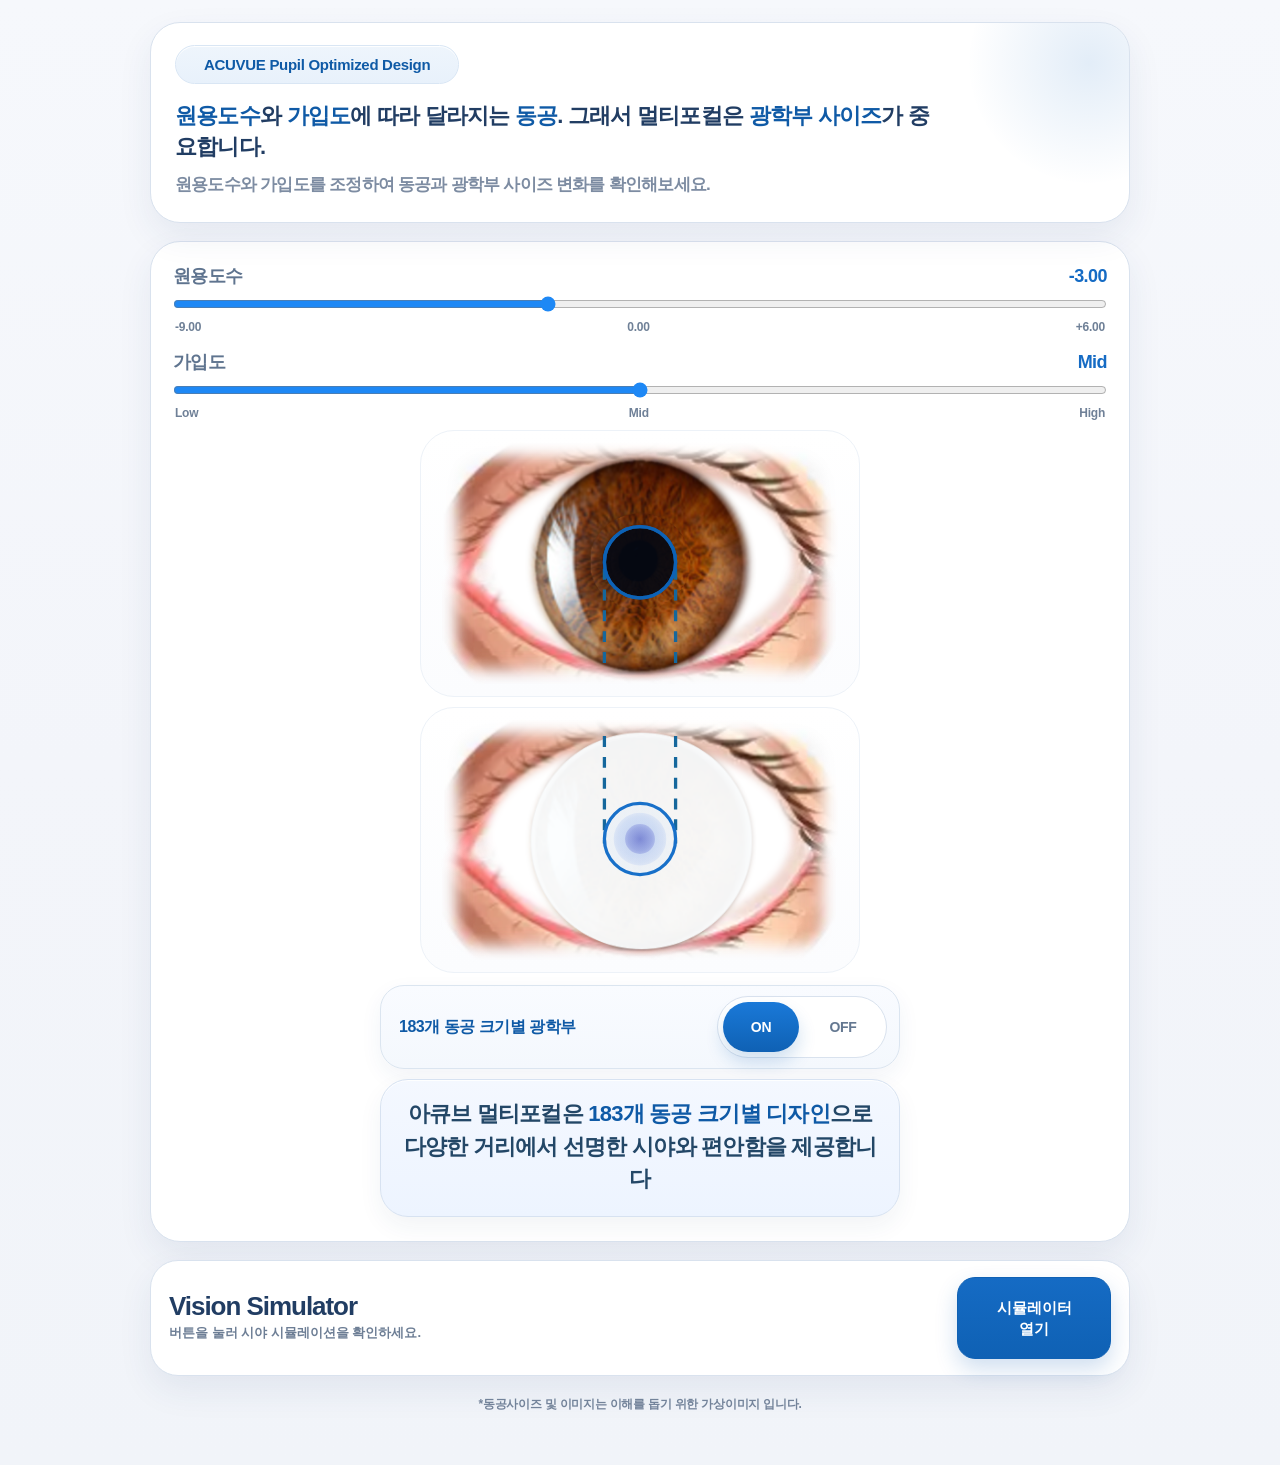
==== card1.html @ 96799a80 "Update card1.html" ====
<!DOCTYPE html>
<html lang="ko">
<head>
<meta charset="UTF-8" />
<meta name="viewport" content="width=device-width,initial-scale=1" />
<title>ACUVUE 183 Pupil Optimized Demo</title>

<style>
  :root{
    --acuvue-blue:#156bc4;
    --acuvue-blue-deep:#0f5aa6;
    --acuvue-navy:#213d63;
    --bg:#f3f5fa;
    --card:#ffffff;
    --line:#d9e2ee;
    --line-soft:#e8eef7;
    --text:#234767;
    --sub:#73839a;
    --shadow:0 14px 34px rgba(36,68,110,.08);
  }

  *{box-sizing:border-box}

  body{
    margin:0;
    padding:22px 16px 52px;
    background:linear-gradient(180deg,#f6f8fc 0%, #f3f5fa 52%, #f1f4f9 100%);
    font-family:-apple-system,BlinkMacSystemFont,"Apple SD Gothic Neo","Pretendard","Segoe UI",Arial,sans-serif;
    color:var(--text);
  }

  .wrap{
    max-width:980px;
    margin:0 auto;
    display:flex;
    flex-direction:column;
    gap:18px;
  }

  .hero,
  .card,
  .visionCard,
  .modalCard{
    width:100%;
    background:var(--card);
    border:1.5px solid var(--line);
    border-radius:30px;
    box-shadow:var(--shadow);
  }

  .hero{
    padding:22px 24px 24px;
    position:relative;
    overflow:hidden;
  }

  .hero::after{
    content:"";
    position:absolute;
    right:-80px;
    top:-80px;
    width:240px;
    height:240px;
    border-radius:50%;
    background:radial-gradient(circle, rgba(21,107,196,.12) 0%, rgba(21,107,196,.05) 42%, rgba(21,107,196,0) 72%);
    pointer-events:none;
  }

  .brand{
    display:inline-flex;
    align-items:center;
    padding:10px 28px;
    border-radius:999px;
    border:1.5px solid #d9e6f4;
    background:linear-gradient(180deg,#eef5fc 0%, #e8f1fb 100%);
    color:var(--acuvue-blue-deep);
    font-size:15px;
    font-weight:900;
    letter-spacing:-.02em;
    margin-bottom:16px;
    box-shadow:inset 0 1px 0 rgba(255,255,255,.9);
  }

  .heroTitle{
    margin:0;
    font-size:clamp(17px,2vw,22px);
    line-height:1.42;
    letter-spacing:-.035em;
    color:var(--acuvue-navy);
    font-weight:900;
    max-width:760px;
  }

  .heroTitle .accent{color:var(--acuvue-blue-deep)}
  .heroTitle .titleNote{
    display:block;
    margin-top:10px;
    color:#7d8ca2;
    font-size:.78em;
    font-weight:800;
    line-height:1.5;
  }

  .card{
    padding:22px 22px 24px;
  }

  .sliderCard > h3{display:none}

  .spec{
    display:flex;
    flex-direction:column;
    gap:16px;
    margin-bottom:10px;
  }

  .sliderBlock{
    display:flex;
    flex-direction:column;
    gap:8px;
  }

  .sliderTop{
    display:grid;
    grid-template-columns:1fr auto;
    align-items:center;
    gap:12px;
  }

  .label{
    font-size:18px;
    font-weight:900;
    color:#5f748f;
    letter-spacing:-.03em;
  }

  .value{
    min-width:108px;
    text-align:right;
    font-size:18px;
    font-weight:900;
    color:var(--acuvue-blue);
    letter-spacing:-.03em;
  }

  input[type="range"]{
    width:100%;
    margin:0;
    accent-color:#1e88f5;
  }

  .scale{
    display:flex;
    justify-content:space-between;
    padding:0 2px;
    color:#6f8097;
    font-size:12px;
    font-weight:900;
    letter-spacing:-.02em;
  }

  .visualStage{
    display:flex;
    justify-content:center;
    margin-top:6px;
  }

  .visualStack{
    width:min(100%,580px);
    display:flex;
    flex-direction:column;
    align-items:center;
    gap:10px;
  }

  .imagePair{
    width:100%;
    display:flex;
    flex-direction:column;
    align-items:center;
    gap:10px;
  }

  .eyePanel,
  .lensPanel{
    position:relative;
    width:min(100%,440px);
    border-radius:34px;
    background:linear-gradient(180deg,#ffffff 0%, #fbfcfe 100%);
    border:1.5px solid #edf2f8;
    box-shadow:inset 0 1px 0 rgba(255,255,255,.95);
    overflow:hidden;
    display:flex;
    justify-content:center;
    align-items:center;
    padding:10px 10px;
  }

  .eyeBase,
  .lensBase{
    width:100%;
    max-width:400px;
    height:auto;
    display:block;
  }

  .overlaySvg{
    position:absolute;
    inset:0;
    width:100%;
    height:100%;
    pointer-events:none;
  }

  .compactControl{
    width:min(100%,520px);
    background:linear-gradient(180deg,#f9fbff 0%, #f4f8fd 100%);
    border:1.5px solid #dbe5f0;
    border-radius:24px;
    padding:10px 12px;
    box-shadow:0 8px 22px rgba(28,74,128,.06);
    display:grid;
    grid-template-columns:1fr 170px;
    align-items:center;
    gap:10px;
    margin-top:2px;
  }

  .compactLabel{
    font-size:16px;
    font-weight:900;
    color:var(--acuvue-blue-deep);
    letter-spacing:-.03em;
    text-align:left;
    padding-left:6px;
    line-height:1.2;
  }

  .switchWrap{
    background:#fff;
    border:1.5px solid #d9e2ee;
    border-radius:999px;
    padding:5px;
    display:grid;
    grid-template-columns:1fr 1fr;
    gap:6px;
    box-shadow:inset 0 1px 0 rgba(255,255,255,.9);
  }

  .pillBtn{
    border:none;
    border-radius:999px;
    height:50px;
    font-size:14px;
    font-weight:900;
    letter-spacing:-.02em;
    cursor:pointer;
    color:#647891;
    background:transparent;
    transition:.2s ease;
  }

  .pillBtn.active{
    background:linear-gradient(180deg,#1a79d8 0%, #0f61b4 100%);
    color:#fff;
    box-shadow:0 10px 18px rgba(20,99,180,.20);
  }

  .messageBox{
    width:min(100%,520px);
    border-radius:28px;
    background:linear-gradient(180deg,#f4f8ff 0%, #edf4ff 100%);
    border:1.5px solid #d7e2f1;
    box-shadow:
      0 10px 24px rgba(36,68,110,.06),
      inset 0 1px 0 rgba(255,255,255,.95);
    padding:18px 20px 20px;
    text-align:center;
  }

  .messageTitle{
    margin:0;
    font-size:22px;
    line-height:1.48;
    font-weight:900;
    color:var(--text);
    letter-spacing:-.035em;
  }

  .messageTitle strong{
    color:var(--acuvue-blue-deep);
    font-weight:900;
  }

  .visionCard{
    padding:16px 18px;
    border-radius:28px;
  }

  .visionTrigger{
    display:grid;
    grid-template-columns:1fr 154px;
    gap:14px;
    align-items:center;
  }

  .visionTrigger h3{
    margin:0 0 4px;
    font-size:26px;
    line-height:1.04;
    letter-spacing:-.04em;
    color:var(--acuvue-navy);
    font-weight:900;
  }

  .muted{
    color:#6d7e95;
    font-weight:800;
    font-size:13px;
    line-height:1.42;
  }

  .btn{
    border:1px solid var(--line);
    background:#fff;
    border-radius:18px;
    padding:12px 16px;
    font-weight:900;
    cursor:pointer;
    color:var(--text);
    font-size:16px;
  }

  .btn.primary{
    background:linear-gradient(180deg,#156bc4 0%, #0f61b4 100%);
    border-color:#0f61b4;
    color:#fff;
    box-shadow:0 10px 22px rgba(18,97,180,.20);
  }

  #openVisionBtn{
    min-height:82px;
    white-space:normal;
    line-height:1.4;
    font-size:15px;
  }

  .pageFootnote{
    text-align:center;
    color:#73839a;
    font-size:12px;
    font-weight:900;
    letter-spacing:-.02em;
    padding-top:2px;
  }

  .modalBack{
    position:fixed;
    inset:0;
    background:rgba(11,31,51,.52);
    display:none;
    align-items:center;
    justify-content:center;
    padding:18px;
    z-index:1000;
  }

  .modalBack.open{display:flex}

  .modalCard{
    max-width:920px;
    padding:18px;
    position:relative;
  }

  .modalClose{
    position:absolute;
    right:16px;
    top:16px;
  }

  .visionGrid{
    display:grid;
    grid-template-columns:1fr 320px;
    gap:12px;
    align-items:stretch;
    margin-top:8px;
  }

  .screen{
    position:relative;
    min-height:320px;
    border:1px solid var(--line);
    border-radius:18px;
    overflow:hidden;
    background:#000;
  }

  .screen video,
  .screen img{
    width:100%;
    height:100%;
    object-fit:cover;
    display:block;
  }

  .layer{position:absolute; inset:0}

  .layer.blurred{
    filter:blur(8px) contrast(1.05);
    opacity:0;
    transition:opacity .2s ease;
  }

  .mask-center .layer.blurred{
    opacity:1;
    -webkit-mask-image:radial-gradient(circle at 50% 50%, rgba(0,0,0,1) 0 46%, rgba(0,0,0,0) 62%);
            mask-image:radial-gradient(circle at 50% 50%, rgba(0,0,0,1) 0 46%, rgba(0,0,0,0) 62%);
  }

  .mask-periphery .layer.blurred{
    opacity:1;
    -webkit-mask-image:radial-gradient(circle at 50% 50%, rgba(0,0,0,0) 0 55%, rgba(0,0,0,1) 72%);
            mask-image:radial-gradient(circle at 50% 50%, rgba(0,0,0,0) 0 55%, rgba(0,0,0,1) 72%);
  }

  .fishbowl .layer.base{filter:url(#fishbowlFilter)}

  .explain{
    border:1px solid var(--line);
    border-radius:18px;
    padding:14px;
    background:#fafbfc;
    color:var(--sub);
    font-weight:900;
    font-size:13px;
    line-height:1.55;
  }

  .explain strong{color:var(--text)}

  .tagRow{
    display:flex;
    flex-wrap:wrap;
    gap:8px;
  }

  .tag{
    display:inline-flex;
    align-items:center;
    padding:6px 10px;
    border-radius:999px;
    background:#eaf3ff;
    border:1px solid #cfe1f8;
    color:#195aa8;
    font-size:12px;
    font-weight:900;
  }

  @media (max-width:720px){
    body{padding:16px 12px 42px}

    .hero,.card,.visionCard,.modalCard{border-radius:26px}
    .hero{padding:18px 18px 20px}
    .card{padding:18px 16px 20px}
    .visionCard{padding:14px 16px}

    .brand{
      font-size:12px;
      padding:8px 18px;
      margin-bottom:14px;
    }

    .heroTitle{
      font-size:15px;
      line-height:1.5;
    }

    .label,.value{
      font-size:16px;
    }

    .eyePanel,.lensPanel{
      width:min(100%,420px);
      padding:8px;
      border-radius:28px;
    }

    .compactControl{
      width:min(100%,100%);
      grid-template-columns:1fr 160px;
      border-radius:22px;
      padding:9px 10px;
      gap:8px;
    }

    .compactLabel{
      font-size:13px;
      line-height:1.15;
    }

    .pillBtn{
      height:46px;
      font-size:12px;
    }

    .messageBox{
      width:min(100%,100%);
      border-radius:24px;
      padding:16px 14px 18px;
      background:linear-gradient(180deg,#f3f8ff 0%, #ebf3ff 100%);
    }

    .messageTitle{
      font-size:13px;
      line-height:1.48;
    }

    .visionTrigger{
      grid-template-columns:1fr 118px;
      gap:12px;
    }

    .visionTrigger h3{
      font-size:22px;
    }

    .muted{
      font-size:10px;
      line-height:1.38;
    }

    #openVisionBtn{
      min-height:68px;
      font-size:12px;
      border-radius:18px;
      padding:0 10px;
    }

    .pageFootnote{
      font-size:11px;
    }

    .visionGrid{
      grid-template-columns:1fr;
    }
  }
</style>
</head>
<body>
<div class="wrap">

  <svg width="0" height="0" style="position:absolute">
    <filter id="fishbowlFilter" x="-20%" y="-20%" width="140%" height="140%">
      <feTurbulence type="fractalNoise" baseFrequency="0.008" numOctaves="1" seed="2" result="noise"></feTurbulence>
      <feDisplacementMap in="SourceGraphic" in2="noise" scale="18" xChannelSelector="R" yChannelSelector="G"></feDisplacementMap>
    </filter>
  </svg>

  <section class="hero">
    <div class="brand">ACUVUE Pupil Optimized Design</div>
    <h1 class="heroTitle">
      <span class="accent">원용도수</span>와 <span class="accent">가입도</span>에 따라 달라지는 <span class="accent">동공</span>.
      그래서 멀티포컬은 <span class="accent">광학부 사이즈</span>가 중요합니다.
      <span class="titleNote">원용도수와 가입도를 조정하여 동공과 광학부 사이즈 변화를 확인해보세요.</span>
    </h1>
  </section>

  <section class="card sliderCard">
    <h3>도수, 나이(가입도)에 따른 동공 사이즈 변화</h3>

    <div class="spec">
      <div class="sliderBlock">
        <div class="sliderTop">
          <div class="label">원용도수</div>
          <div class="value" id="sphereValue">-3.00</div>
        </div>
        <input id="sphereSlider" type="range" min="-9" max="6" step="1" value="-3" aria-label="원용도수 슬라이더">
        <div class="scale"><span>-9.00</span><span>0.00</span><span>+6.00</span></div>
      </div>

      <div class="sliderBlock">
        <div class="sliderTop">
          <div class="label">가입도</div>
          <div class="value" id="addValue">Mid</div>
        </div>
        <input id="addSlider" type="range" min="0" max="2" step="1" value="1" aria-label="가입도 슬라이더">
        <div class="scale"><span>Low</span><span>Mid</span><span>High</span></div>
      </div>
    </div>

    <div class="visualStage">
      <div class="visualStack">

        <div class="imagePair">
          <div class="eyePanel">
            <img class="eyeBase" src="eye-photo.png" alt="동공 이미지">
            <svg class="overlaySvg" id="eyeOverlay" viewBox="0 0 400 220" preserveAspectRatio="xMidYMid meet"></svg>
          </div>

          <div class="lensPanel">
            <img class="lensBase" src="lens-photo.png" alt="광학부 이미지">
            <svg class="overlaySvg" id="lensOverlay" viewBox="0 0 400 220" preserveAspectRatio="xMidYMid meet"></svg>
          </div>
        </div>

        <div class="compactControl">
          <div class="compactLabel">183개 동공 크기별 광학부</div>
          <div class="switchWrap">
            <button class="pillBtn active" id="onBtn" type="button">ON</button>
            <button class="pillBtn" id="offBtn" type="button">OFF</button>
          </div>
        </div>

        <div class="messageBox">
          <p class="messageTitle">
            아큐브 멀티포컬은 <strong>183개 동공 크기별 디자인</strong>으로<br>
            다양한 거리에서 선명한 시야와 편안함을 제공합니다
          </p>
        </div>

      </div>
    </div>
  </section>

  <section class="visionCard">
    <div class="visionTrigger">
      <div>
        <h3>Vision Simulator</h3>
        <div class="muted">버튼을 눌러 시야 시뮬레이션을 확인하세요.</div>
      </div>
      <button class="btn primary" id="openVisionBtn" type="button">시뮬레이터<br>열기</button>
    </div>
  </section>

  <div class="pageFootnote">*동공사이즈 및 이미지는 이해를 돕기 위한 가상이미지 입니다.</div>
</div>

<div class="modalBack" id="visionModal">
  <div class="modalCard">
    <button class="btn modalClose" id="closeVisionBtn" type="button">닫기</button>
    <h3>Vision Simulation</h3>
    <div class="muted">동공과 광학부 사이즈에 따른 시야 시뮬레이션</div>

    <div class="visionGrid">
      <div class="screen" id="screen">
        <div class="layer base" id="baseLayer">
          <video id="cam" playsinline autoplay muted style="display:none"></video>
          <img id="fallbackImg" alt="sample" src="https://picsum.photos/1200/700?random=7">
        </div>
        <div class="layer blurred" id="blurLayer">
          <video id="camBlur" playsinline autoplay muted style="display:none"></video>
          <img id="fallbackImgBlur" alt="sample blurred" src="https://picsum.photos/1200/700?random=7">
        </div>
      </div>

      <div class="explain" id="explainBox">
        <strong>시뮬레이션 해석</strong><br><br>
        <div class="tagRow" id="explainTags"></div>
        <div class="muted" id="explainConclusion" style="margin-top:12px;"></div>
        <button class="btn" id="camBtn" type="button" style="margin-top:14px;">카메라 ON</button>
      </div>
    </div>
  </div>
</div>

<script>
  const sphereSlider = document.getElementById('sphereSlider');
  const addSlider = document.getElementById('addSlider');
  const sphereValue = document.getElementById('sphereValue');
  const addValue = document.getElementById('addValue');
  const eyeOverlay = document.getElementById('eyeOverlay');
  const lensOverlay = document.getElementById('lensOverlay');
  const onBtn = document.getElementById('onBtn');
  const offBtn = document.getElementById('offBtn');

  const openVisionBtn = document.getElementById('openVisionBtn');
  const closeVisionBtn = document.getElementById('closeVisionBtn');
  const visionModal = document.getElementById('visionModal');

  const screen = document.getElementById('screen');
  const cam = document.getElementById('cam');
  const camBlur = document.getElementById('camBlur');
  const fallbackImg = document.getElementById('fallbackImg');
  const fallbackImgBlur = document.getElementById('fallbackImgBlur');
  const explainTags = document.getElementById('explainTags');
  const explainConclusion = document.getElementById('explainConclusion');
  const camBtn = document.getElementById('camBtn');

  const OFF_OPTIC_MM = 5.0;
  const MIN_PUPIL_MM = 3.0;
  const MAX_PUPIL_MM = 7.0;
  const IRIS_MM = 12.0;
  const LENS_MM = 12.0;

  let designMode = 'on';

  function getSphereValue() {
    return Number(sphereSlider.value);
  }

  function getAddIndex() {
    return Number(addSlider.value);
  }

  function formatSphere(v) {
    return `${v > 0 ? '+' : ''}${v.toFixed(2)}`;
  }

  function formatAdd(idx) {
    return ['Low','Mid','High'][idx];
  }

  function calcPupilMM() {
    const sphere = getSphereValue();
    const addIdx = getAddIndex();

    const sphereNorm = (sphere - (-9)) / 15;
    const addNorm = addIdx / 2;
    const combined = (sphereNorm + addNorm) / 2;
    const pupil = MAX_PUPIL_MM - (combined * (MAX_PUPIL_MM - MIN_PUPIL_MM));

    return Math.max(MIN_PUPIL_MM, Math.min(MAX_PUPIL_MM, pupil));
  }

  function calcOpticZoneMM(pupilMM) {
    if (designMode === 'on') return pupilMM;
    return OFF_OPTIC_MM;
  }

  function mmToDisplayRadius(mm) {
    const irisRadiusPx = 75;
    return (mm / IRIS_MM) * irisRadiusPx;
  }

  function setExplain(tags, conclusion) {
    explainTags.innerHTML = '';
    tags.forEach(label => {
      const el = document.createElement('span');
      el.className = 'tag';
      el.textContent = label;
      explainTags.appendChild(el);
    });
    explainConclusion.textContent = conclusion;
  }

  function updateVisionEffect(pupilMM, opticMM) {
    screen.classList.remove('mask-center','mask-periphery','fishbowl');
    const diff = pupilMM - opticMM;
    const absDiff = Math.abs(diff);

    if (designMode === 'on') {
      setExplain(
        ['광학부=동공사이즈', '점선 일치'],
        '183개 동공 크기별 광학부 디자인은 동공 크기에 맞춰 광학부도 함께 변합니다.'
      );
      return;
    }

    if (absDiff < 0.15) {
      setExplain(
        ['광학부 5mm 고정', '차이 거의 없음'],
        '현재 동공 크기가 5mm에 가까워 광학부와 차이가 작습니다.'
      );
      return;
    }

    if (diff > 0) {
      screen.classList.add('mask-periphery','fishbowl');
      setExplain(
        ['동공>광학부', '점선 불일치'],
        'OFF에서는 광학부가 5mm로 고정되어, 동공이 더 크면 점선과 광학부 폭이 맞지 않게 보입니다.'
      );
    } else {
      screen.classList.add('mask-center');
      setExplain(
        ['동공<광학부', '점선 불일치'],
        'OFF에서는 광학부가 5mm로 고정되어, 동공이 더 작으면 점선과 광학부 폭이 맞지 않게 보입니다.'
      );
    }
  }

  function drawEyeOverlay(pupilMM, opticMM) {
    const pupilR = mmToDisplayRadius(pupilMM);
    const opticR = mmToDisplayRadius(opticMM);

    const centerX = 200;
    const centerY = 109;

    const pupilLeft = centerX - pupilR;
    const pupilRight = centerX + pupilR;

    eyeOverlay.innerHTML = `
      <line x1="${pupilLeft}" y1="${centerY + 6}" x2="${pupilLeft}" y2="205"
            stroke="#15679c" stroke-width="3" stroke-dasharray="10 9" />
      <line x1="${pupilRight}" y1="${centerY + 6}" x2="${pupilRight}" y2="205"
            stroke="#15679c" stroke-width="3" stroke-dasharray="10 9" />

      <circle cx="${centerX}" cy="${centerY}" r="${pupilR}"
              fill="rgba(5,8,18,0.92)" stroke="#0d62b6" stroke-width="3"></circle>

      <circle cx="${centerX}" cy="${centerY}" r="${opticR}"
              fill="none" stroke="rgba(13,98,182,0.88)" stroke-width="3"></circle>
    `;
  }

  function drawLensOverlay(pupilMM, opticMM) {
    const pupilR = mmToDisplayRadius(pupilMM);
    const opticR = mmToDisplayRadius(opticMM);

    const centerX = 200;
    const centerY = 109;

    const pupilLeft = centerX - pupilR;
    const pupilRight = centerX + pupilR;

    lensOverlay.innerHTML = `
      <defs>
        <radialGradient id="opticCoreGrad" cx="50%" cy="50%" r="50%">
          <stop offset="0%" stop-color="rgba(85,95,196,0.62)"></stop>
          <stop offset="78%" stop-color="rgba(105,118,210,0.46)"></stop>
          <stop offset="100%" stop-color="rgba(112,124,214,0.34)"></stop>
        </radialGradient>

        <radialGradient id="opticMidGrad" cx="50%" cy="50%" r="52%">
          <stop offset="0%" stop-color="rgba(138,164,233,0.42)"></stop>
          <stop offset="84%" stop-color="rgba(152,181,239,0.28)"></stop>
          <stop offset="100%" stop-color="rgba(160,188,242,0.18)"></stop>
        </radialGradient>

        <radialGradient id="opticOuterGrad" cx="50%" cy="50%" r="54%">
          <stop offset="0%" stop-color="rgba(193,220,251,0.26)"></stop>
          <stop offset="86%" stop-color="rgba(202,226,253,0.18)"></stop>
          <stop offset="100%" stop-color="rgba(208,230,255,0.12)"></stop>
        </radialGradient>
      </defs>

      <line x1="${pupilLeft}" y1="15" x2="${pupilLeft}" y2="${centerY + 4}"
            stroke="#15679c" stroke-width="3" stroke-dasharray="10 9" />
      <line x1="${pupilRight}" y1="15" x2="${pupilRight}" y2="${centerY + 4}"
            stroke="#15679c" stroke-width="3" stroke-dasharray="10 9" />

      <circle cx="${centerX}" cy="${centerY}" r="${opticR}"
              fill="url(#opticOuterGrad)" stroke="#1870c9" stroke-width="3"></circle>

      <circle cx="${centerX}" cy="${centerY}" r="${opticR * 0.74}"
              fill="url(#opticMidGrad)"></circle>

      <circle cx="${centerX}" cy="${centerY}" r="${opticR * 0.42}"
              fill="url(#opticCoreGrad)"></circle>
    `;
  }

  function updateAll() {
    const pupilMM = calcPupilMM();
    const opticMM = calcOpticZoneMM(pupilMM);

    sphereValue.textContent = formatSphere(getSphereValue());
    addValue.textContent = formatAdd(getAddIndex());

    drawEyeOverlay(pupilMM, opticMM);
    drawLensOverlay(pupilMM, opticMM);
    updateVisionEffect(pupilMM, opticMM);

    onBtn.classList.toggle('active', designMode === 'on');
    offBtn.classList.toggle('active', designMode === 'off');
  }

  sphereSlider.addEventListener('input', updateAll);
  addSlider.addEventListener('input', updateAll);

  onBtn.addEventListener('click', () => {
    designMode = 'on';
    updateAll();
  });

  offBtn.addEventListener('click', () => {
    designMode = 'off';
    updateAll();
  });

  openVisionBtn.addEventListener('click', () => {
    visionModal.classList.add('open');
  });

  closeVisionBtn.addEventListener('click', () => {
    visionModal.classList.remove('open');
  });

  visionModal.addEventListener('click', (e) => {
    if (e.target === visionModal) visionModal.classList.remove('open');
  });

  let stream = null;

  async function startCamera() {
    if (stream) return;
    try {
      stream = await navigator.mediaDevices.getUserMedia({
        video: { facingMode: 'environment' },
        audio: false
      });

      cam.srcObject = stream;
      camBlur.srcObject = stream;
      cam.style.display = 'block';
      camBlur.style.display = 'block';
      fallbackImg.style.display = 'none';
      fallbackImgBlur.style.display = 'none';
      camBtn.textContent = '카메라 OFF';
      camBtn.classList.add('primary');
    } catch (e) {
      alert('카메라 권한을 허용하면 실시간 시뮬레이션을 볼 수 있습니다.');
    }
  }

  function stopCamera() {
    if (!stream) return;
    stream.getTracks().forEach(t => t.stop());
    stream = null;
    cam.srcObject = null;
    camBlur.srcObject = null;
    cam.style.display = 'none';
    camBlur.style.display = 'none';
    fallbackImg.style.display = 'block';
    fallbackImgBlur.style.display = 'block';
    camBtn.textContent = '카메라 ON';
    camBtn.classList.remove('primary');
  }

  camBtn.addEventListener('click', async () => {
    if (stream) stopCamera();
    else await startCamera();
  });

  updateAll();
</script>
</body>
</html>
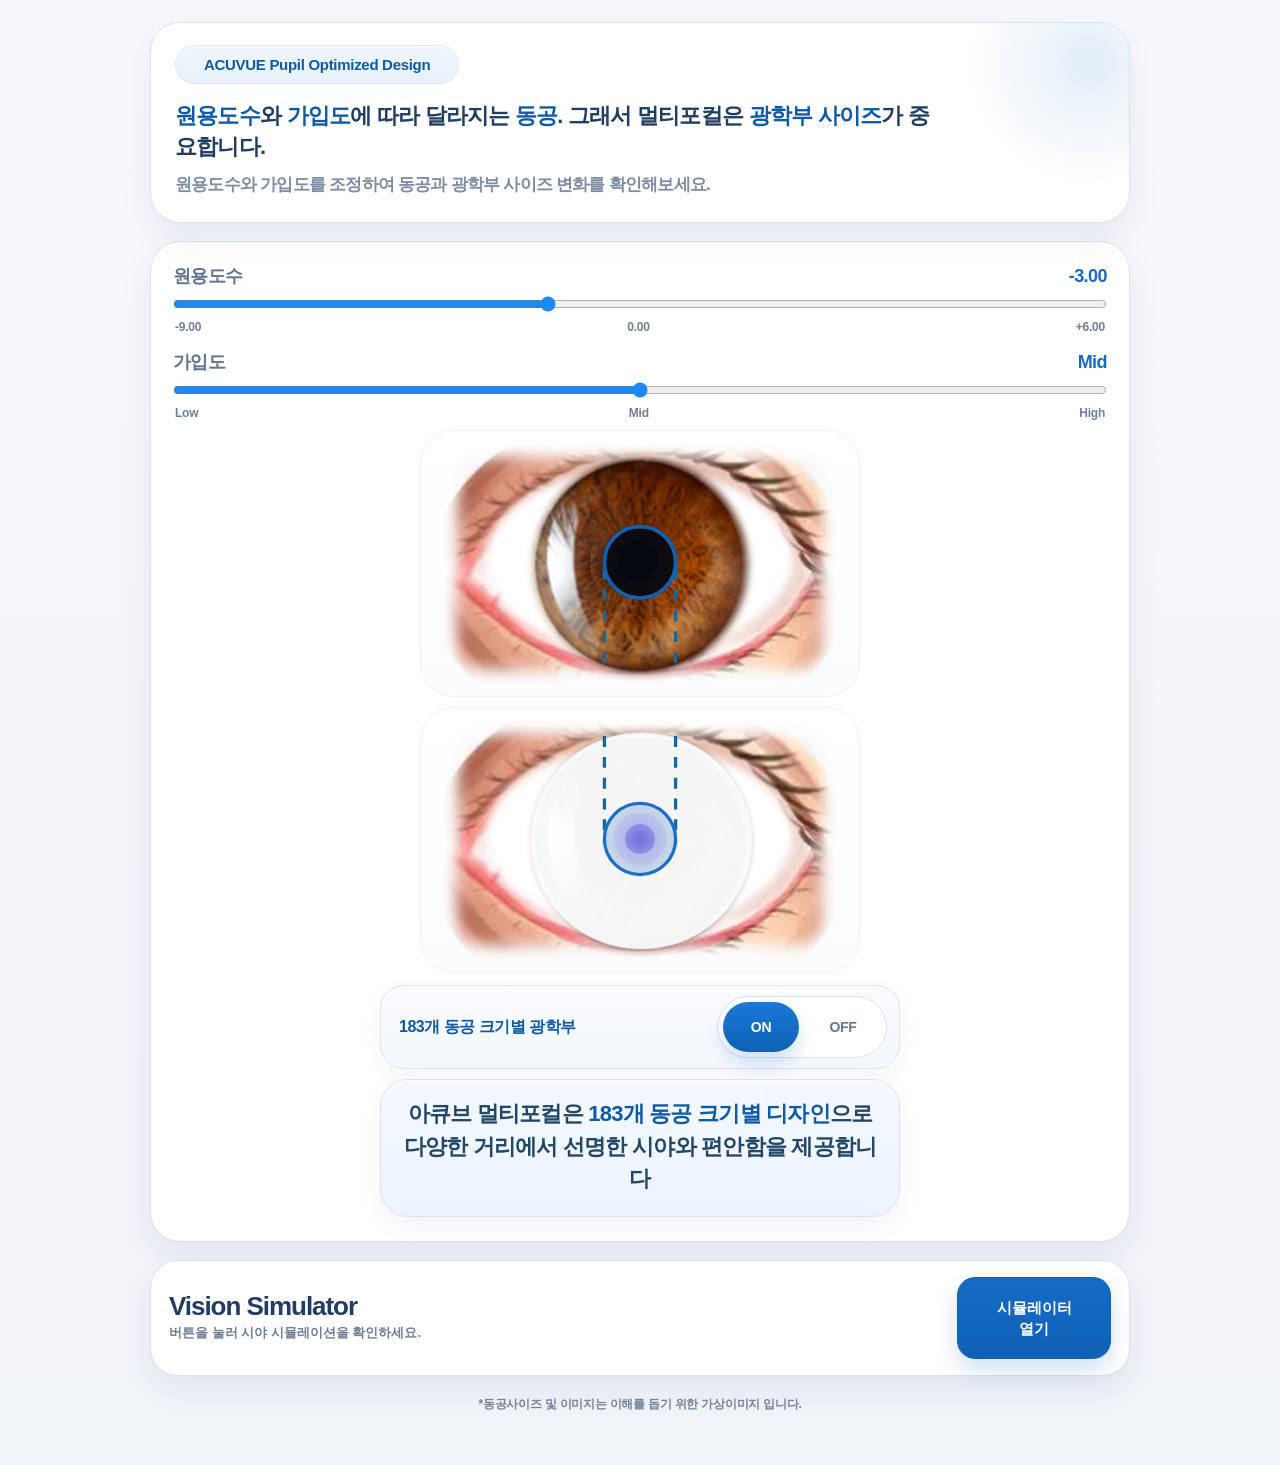
==== commit 029480d2: "Update card1.html" ====
--- a/card1.html
+++ b/card1.html
@@ -817,21 +817,18 @@
     lensOverlay.innerHTML = `
       <defs>
         <radialGradient id="opticCoreGrad" cx="50%" cy="50%" r="50%">
-          <stop offset="0%" stop-color="rgba(85,95,196,0.62)"></stop>
-          <stop offset="78%" stop-color="rgba(105,118,210,0.46)"></stop>
-          <stop offset="100%" stop-color="rgba(112,124,214,0.34)"></stop>
+          <stop offset="0%" stop-color="rgba(110,95,210,0.85)"></stop>
+          <stop offset="100%" stop-color="rgba(130,120,230,0.65)"></stop>
         </radialGradient>
 
         <radialGradient id="opticMidGrad" cx="50%" cy="50%" r="52%">
-          <stop offset="0%" stop-color="rgba(138,164,233,0.42)"></stop>
-          <stop offset="84%" stop-color="rgba(152,181,239,0.28)"></stop>
-          <stop offset="100%" stop-color="rgba(160,188,242,0.18)"></stop>
+          <stop offset="0%" stop-color="rgba(165,155,235,0.45)"></stop>
+          <stop offset="100%" stop-color="rgba(180,170,245,0.35)"></stop>
         </radialGradient>
 
         <radialGradient id="opticOuterGrad" cx="50%" cy="50%" r="54%">
-          <stop offset="0%" stop-color="rgba(193,220,251,0.26)"></stop>
-          <stop offset="86%" stop-color="rgba(202,226,253,0.18)"></stop>
-          <stop offset="100%" stop-color="rgba(208,230,255,0.12)"></stop>
+          <stop offset="0%" stop-color="rgba(25,95,190,0.35)"></stop>
+          <stop offset="100%" stop-color="rgba(25,95,190,0.18)"></stop>
         </radialGradient>
       </defs>
 
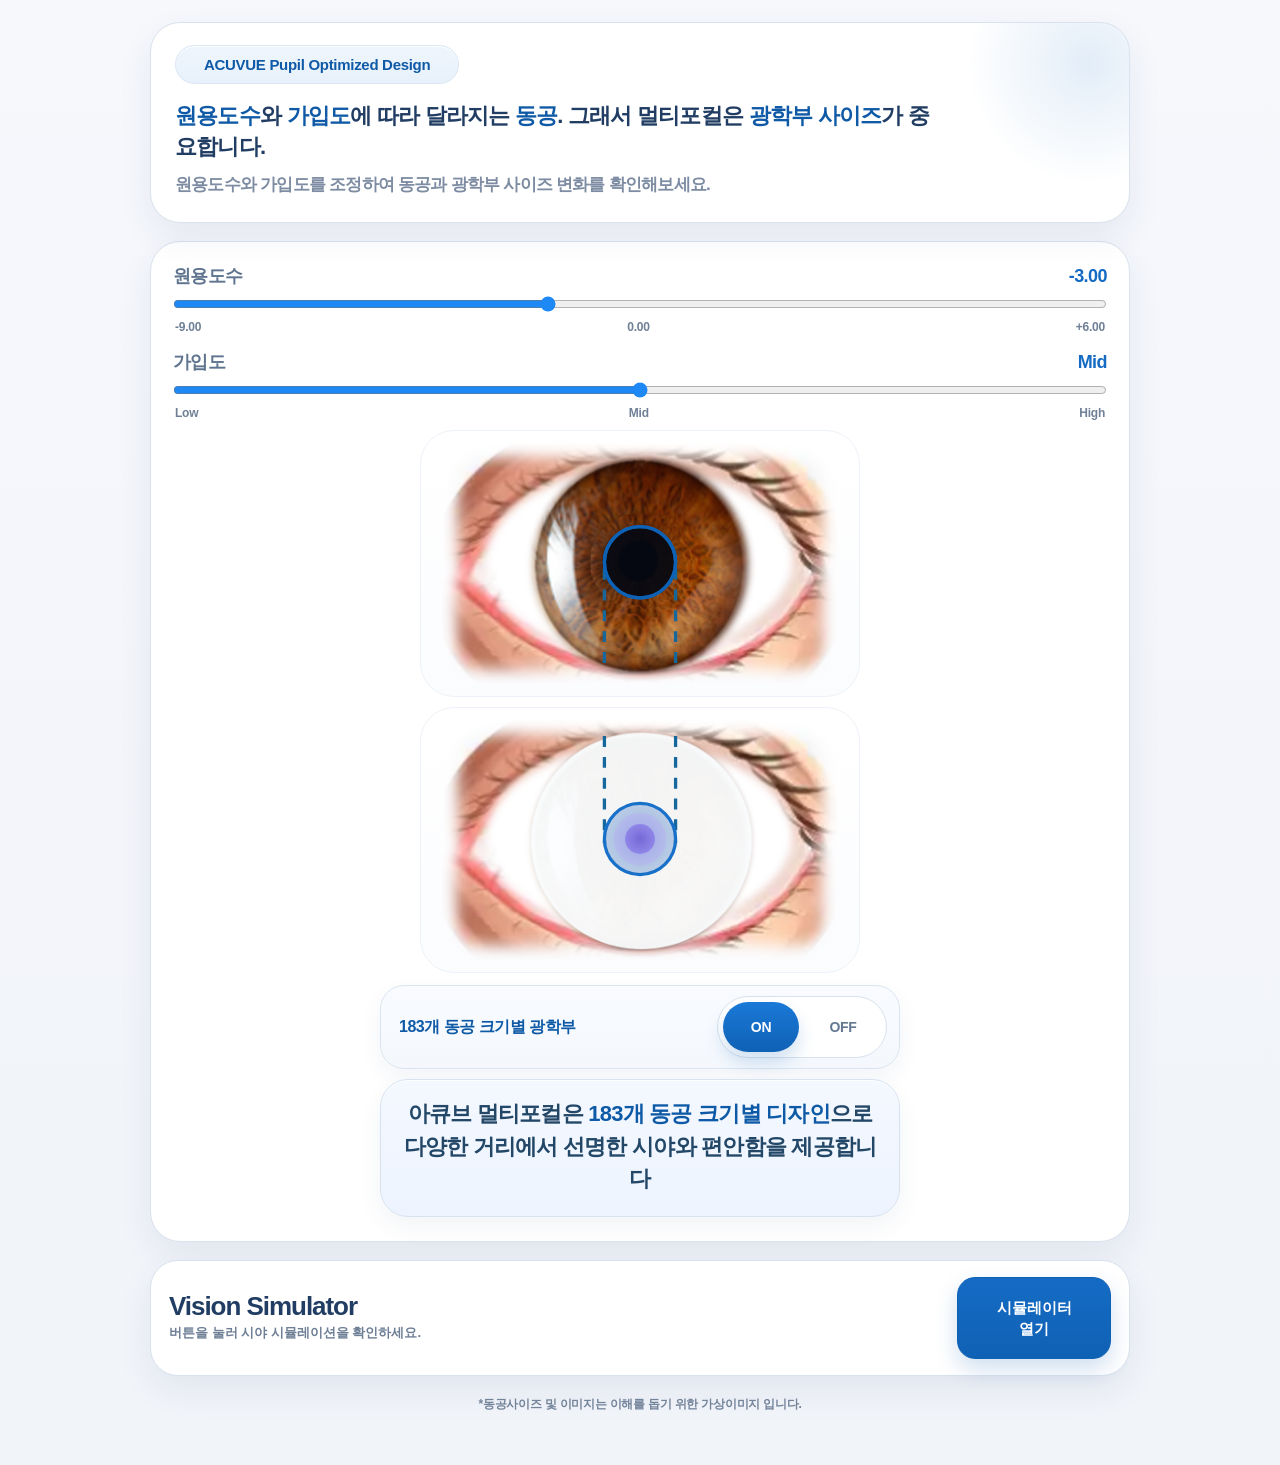
==== commit d1c3b7ee: "Update card1.html" ====
--- a/card1.html
+++ b/card1.html
@@ -394,6 +394,10 @@
     border-radius:18px;
     overflow:hidden;
     background:#000;
+    --blur-amt:8px;
+    --blur-opacity:0;
+    --clear-stop:55%;
+    --blur-start:72%;
   }
 
   .screen video,
@@ -407,21 +411,29 @@
   .layer{position:absolute; inset:0}
 
   .layer.blurred{
-    filter:blur(8px) contrast(1.05);
+    filter:blur(var(--blur-amt)) contrast(1.05);
     opacity:0;
-    transition:opacity .2s ease;
-  }
-
-  .mask-center .layer.blurred{
-    opacity:1;
-    -webkit-mask-image:radial-gradient(circle at 50% 50%, rgba(0,0,0,1) 0 46%, rgba(0,0,0,0) 62%);
-            mask-image:radial-gradient(circle at 50% 50%, rgba(0,0,0,1) 0 46%, rgba(0,0,0,0) 62%);
+    transition:opacity .2s ease, filter .2s ease;
+  }
+
+  .mask-overall .layer.blurred{
+    opacity:var(--blur-opacity);
+    -webkit-mask-image:none;
+            mask-image:none;
   }
 
   .mask-periphery .layer.blurred{
-    opacity:1;
-    -webkit-mask-image:radial-gradient(circle at 50% 50%, rgba(0,0,0,0) 0 55%, rgba(0,0,0,1) 72%);
-            mask-image:radial-gradient(circle at 50% 50%, rgba(0,0,0,0) 0 55%, rgba(0,0,0,1) 72%);
+    opacity:var(--blur-opacity);
+    -webkit-mask-image:radial-gradient(
+      circle at 50% 50%,
+      rgba(0,0,0,0) 0 var(--clear-stop),
+      rgba(0,0,0,1) var(--blur-start) 100%
+    );
+            mask-image:radial-gradient(
+      circle at 50% 50%,
+      rgba(0,0,0,0) 0 var(--clear-stop),
+      rgba(0,0,0,1) var(--blur-start) 100%
+    );
   }
 
   .fishbowl .layer.base{filter:url(#fishbowlFilter)}
@@ -443,6 +455,7 @@
     display:flex;
     flex-wrap:wrap;
     gap:8px;
+    margin-bottom:8px;
   }
 
   .tag{
@@ -455,6 +468,18 @@
     color:#195aa8;
     font-size:12px;
     font-weight:900;
+  }
+
+  .tagBtn{
+    cursor:pointer;
+    transition:.18s ease;
+  }
+
+  .tagBtn.active{
+    background:linear-gradient(180deg,#dcebff 0%, #cfe3ff 100%);
+    border-color:#9dbfed;
+    color:#0f5aa6;
+    box-shadow:inset 0 1px 0 rgba(255,255,255,.95);
   }
 
   @media (max-width:720px){
@@ -692,8 +717,18 @@
   const MAX_PUPIL_MM = 7.0;
   const IRIS_MM = 12.0;
   const LENS_MM = 12.0;
+  const MATCH_BUFFER_MM = 0.6;
 
   let designMode = 'on';
+  let lastPupilMM = 0;
+  let lastOpticMM = 0;
+  let modalPreviewState = 'match';
+
+  const PREVIEW_EXAMPLES = {
+    match: { pupilMM: 5.0, opticMM: 5.0 },
+    pupilGreater: { pupilMM: 6.4, opticMM: 5.0 },
+    opticGreater: { pupilMM: 3.6, opticMM: 5.0 }
+  };
 
   function getSphereValue() {
     return Number(sphereSlider.value);
@@ -733,51 +768,96 @@
     return (mm / IRIS_MM) * irisRadiusPx;
   }
 
-  function setExplain(tags, conclusion) {
-    explainTags.innerHTML = '';
-    tags.forEach(label => {
-      const el = document.createElement('span');
-      el.className = 'tag';
-      el.textContent = label;
-      explainTags.appendChild(el);
-    });
-    explainConclusion.textContent = conclusion;
-  }
-
-  function updateVisionEffect(pupilMM, opticMM) {
-    screen.classList.remove('mask-center','mask-periphery','fishbowl');
+  function getRelationState(pupilMM, opticMM) {
     const diff = pupilMM - opticMM;
     const absDiff = Math.abs(diff);
 
-    if (designMode === 'on') {
-      setExplain(
-        ['광학부=동공사이즈', '점선 일치'],
-        '183개 동공 크기별 광학부 디자인은 동공 크기에 맞춰 광학부도 함께 변합니다.'
-      );
+    if (absDiff <= MATCH_BUFFER_MM) return 'match';
+    if (diff > 0) return 'pupilGreater';
+    return 'opticGreater';
+  }
+
+  function getModalPreviewPair(state) {
+    const actualState = getRelationState(lastPupilMM, lastOpticMM);
+    if (state === actualState) {
+      return { pupilMM: lastPupilMM, opticMM: lastOpticMM };
+    }
+    return PREVIEW_EXAMPLES[state];
+  }
+
+  function renderTagButtons(activeState) {
+    const tagMap = [
+      { key:'match', label:'동공~광학부' },
+      { key:'pupilGreater', label:'동공>광학부' },
+      { key:'opticGreater', label:'동공<광학부' }
+    ];
+
+    explainTags.innerHTML = '';
+    tagMap.forEach(item => {
+      const btn = document.createElement('button');
+      btn.type = 'button';
+      btn.className = `tag tagBtn${activeState === item.key ? ' active' : ''}`;
+      btn.textContent = item.label;
+      btn.addEventListener('click', () => {
+        modalPreviewState = item.key;
+        renderModalPreview();
+      });
+      explainTags.appendChild(btn);
+    });
+  }
+
+  function setExplainByState(state) {
+    if (state === 'match') {
+      explainConclusion.textContent = '동공 사이즈와 광학부 사이즈가 유사하여 원~근거리 전반적으로 시력이 양호합니다.';
       return;
     }
 
-    if (absDiff < 0.15) {
-      setExplain(
-        ['광학부 5mm 고정', '차이 거의 없음'],
-        '현재 동공 크기가 5mm에 가까워 광학부와 차이가 작습니다.'
-      );
+    if (state === 'pupilGreater') {
+      explainConclusion.textContent = '동공사이즈가 광학부 사이즈보다 커서 주변부 시야 번짐이나 빛번짐이 발생할 수 있습니다.';
       return;
     }
 
-    if (diff > 0) {
+    explainConclusion.textContent = '원용도수 영역이 충분히 노출되지 않아 원거리에서 흐림이 발생할 수 있습니다.';
+  }
+
+  function updateVisionEffect(pupilMM, opticMM, forcedState = null) {
+    screen.classList.remove('mask-overall','mask-periphery','fishbowl');
+
+    const actualState = getRelationState(pupilMM, opticMM);
+    const state = forcedState || actualState;
+    const gap = Math.abs(pupilMM - opticMM);
+    const overflow = Math.max(0, gap - MATCH_BUFFER_MM);
+    const strength = Math.max(0, Math.min(1, overflow / 1.4));
+
+    screen.style.setProperty('--blur-amt', '8px');
+    screen.style.setProperty('--blur-opacity', '0');
+    screen.style.setProperty('--clear-stop', '55%');
+    screen.style.setProperty('--blur-start', '72%');
+
+    renderTagButtons(state);
+    setExplainByState(state);
+
+    if (state === 'match') {
+      return;
+    }
+
+    if (state === 'pupilGreater') {
       screen.classList.add('mask-periphery','fishbowl');
-      setExplain(
-        ['동공>광학부', '점선 불일치'],
-        'OFF에서는 광학부가 5mm로 고정되어, 동공이 더 크면 점선과 광학부 폭이 맞지 않게 보입니다.'
-      );
-    } else {
-      screen.classList.add('mask-center');
-      setExplain(
-        ['동공<광학부', '점선 불일치'],
-        'OFF에서는 광학부가 5mm로 고정되어, 동공이 더 작으면 점선과 광학부 폭이 맞지 않게 보입니다.'
-      );
-    }
+      screen.style.setProperty('--blur-amt', `${10 + (strength * 10)}px`);
+      screen.style.setProperty('--blur-opacity', `${0.55 + (strength * 0.35)}`);
+      screen.style.setProperty('--clear-stop', `${56 - (strength * 10)}%`);
+      screen.style.setProperty('--blur-start', `${70 - (strength * 8)}%`);
+      return;
+    }
+
+    screen.classList.add('mask-overall');
+    screen.style.setProperty('--blur-amt', `${8 + (strength * 10)}px`);
+    screen.style.setProperty('--blur-opacity', `${0.35 + (strength * 0.45)}`);
+  }
+
+  function renderModalPreview() {
+    const pair = getModalPreviewPair(modalPreviewState);
+    updateVisionEffect(pair.pupilMM, pair.opticMM, modalPreviewState);
   }
 
   function drawEyeOverlay(pupilMM, opticMM) {
@@ -817,18 +897,18 @@
     lensOverlay.innerHTML = `
       <defs>
         <radialGradient id="opticCoreGrad" cx="50%" cy="50%" r="50%">
-          <stop offset="0%" stop-color="rgba(110,95,210,0.85)"></stop>
-          <stop offset="100%" stop-color="rgba(130,120,230,0.65)"></stop>
+          <stop offset="0%" stop-color="rgba(110,95,210,0.88)"></stop>
+          <stop offset="100%" stop-color="rgba(136,122,232,0.78)"></stop>
         </radialGradient>
 
         <radialGradient id="opticMidGrad" cx="50%" cy="50%" r="52%">
-          <stop offset="0%" stop-color="rgba(165,155,235,0.45)"></stop>
-          <stop offset="100%" stop-color="rgba(180,170,245,0.35)"></stop>
+          <stop offset="0%" stop-color="rgba(168,158,237,0.56)"></stop>
+          <stop offset="100%" stop-color="rgba(185,176,244,0.46)"></stop>
         </radialGradient>
 
         <radialGradient id="opticOuterGrad" cx="50%" cy="50%" r="54%">
-          <stop offset="0%" stop-color="rgba(25,95,190,0.35)"></stop>
-          <stop offset="100%" stop-color="rgba(25,95,190,0.18)"></stop>
+          <stop offset="0%" stop-color="rgba(28,96,191,0.44)"></stop>
+          <stop offset="100%" stop-color="rgba(28,96,191,0.26)"></stop>
         </radialGradient>
       </defs>
 
@@ -852,6 +932,9 @@
     const pupilMM = calcPupilMM();
     const opticMM = calcOpticZoneMM(pupilMM);
 
+    lastPupilMM = pupilMM;
+    lastOpticMM = opticMM;
+
     sphereValue.textContent = formatSphere(getSphereValue());
     addValue.textContent = formatAdd(getAddIndex());
 
@@ -861,6 +944,11 @@
 
     onBtn.classList.toggle('active', designMode === 'on');
     offBtn.classList.toggle('active', designMode === 'off');
+
+    if (visionModal.classList.contains('open')) {
+      modalPreviewState = getRelationState(lastPupilMM, lastOpticMM);
+      renderModalPreview();
+    }
   }
 
   sphereSlider.addEventListener('input', updateAll);
@@ -877,6 +965,8 @@
   });
 
   openVisionBtn.addEventListener('click', () => {
+    modalPreviewState = getRelationState(lastPupilMM, lastOpticMM);
+    renderModalPreview();
     visionModal.classList.add('open');
   });
 
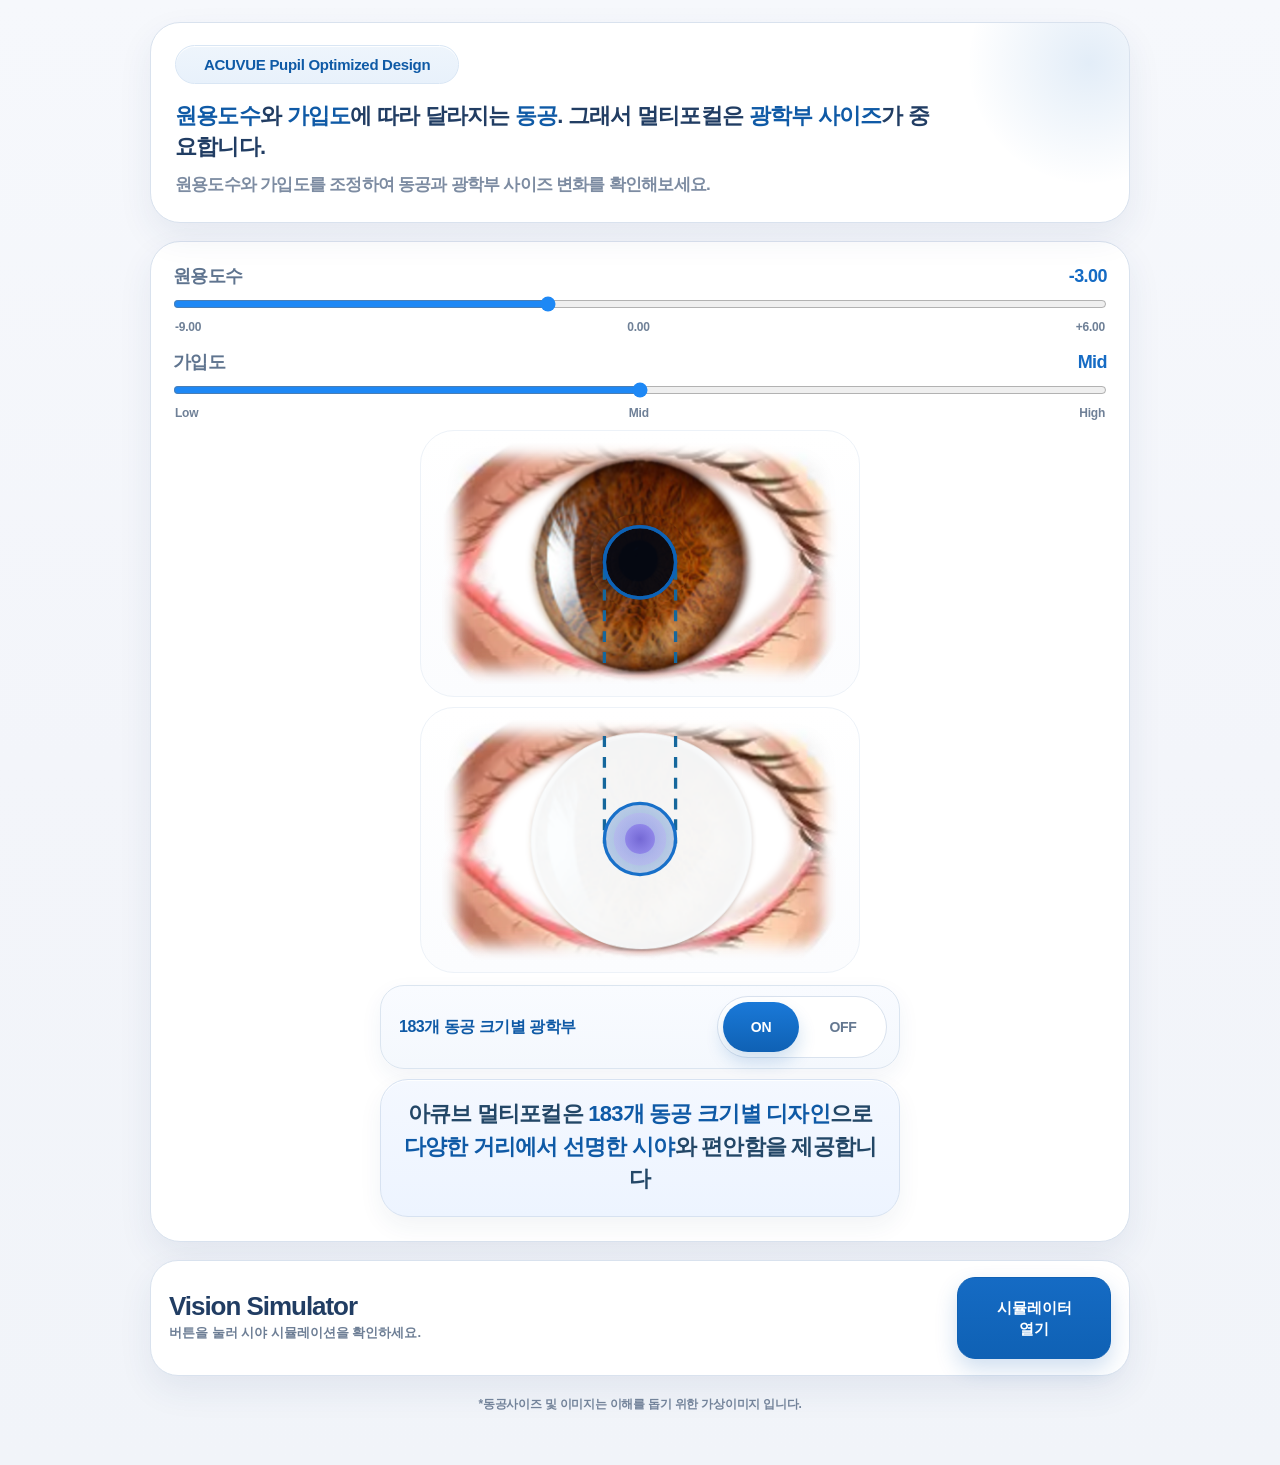
==== commit 4040ed94: "Update card1.html" ====
--- a/card1.html
+++ b/card1.html
@@ -292,6 +292,12 @@
     font-weight:900;
   }
 
+  /* 1) 다양한 거리에서 선명한 시야 파란색 + 굵게 */
+  .messageTitle .emphasisLine{
+    color:var(--acuvue-blue-deep);
+    font-weight:900;
+  }
+
   .visionCard{
     padding:16px 18px;
     border-radius:28px;
@@ -383,7 +389,7 @@
     display:grid;
     grid-template-columns:1fr 320px;
     gap:12px;
-    align-items:stretch;
+    align-items:start;
     margin-top:8px;
   }
 
@@ -447,9 +453,25 @@
     font-weight:900;
     font-size:13px;
     line-height:1.55;
+    position:relative;
   }
 
   .explain strong{color:var(--text)}
+
+  /* 3) 카메라 ON 위치 조정 */
+  .explainTopBar{
+    display:flex;
+    align-items:center;
+    justify-content:space-between;
+    gap:10px;
+    margin-bottom:10px;
+  }
+
+  .inlineCamBtn{
+    margin:0;
+    white-space:nowrap;
+    min-width:128px;
+  }
 
   .tagRow{
     display:flex;
@@ -461,18 +483,21 @@
   .tag{
     display:inline-flex;
     align-items:center;
-    padding:6px 10px;
+    justify-content:center;
+    padding:6px 12px;
     border-radius:999px;
-    background:#eaf3ff;
-    border:1px solid #cfe1f8;
-    color:#195aa8;
     font-size:12px;
     font-weight:900;
   }
 
+  /* 2) 태그 비활성 스타일 약하게 */
   .tagBtn{
     cursor:pointer;
     transition:.18s ease;
+    background:#f2f6fb;
+    border:1px solid #dde5ef;
+    color:#67788f;
+    box-shadow:none;
   }
 
   .tagBtn.active{
@@ -568,6 +593,17 @@
 
     .visionGrid{
       grid-template-columns:1fr;
+    }
+
+    .explainTopBar{
+      align-items:flex-start;
+      flex-direction:row;
+    }
+
+    .inlineCamBtn{
+      min-width:118px;
+      padding:10px 12px;
+      font-size:12px;
     }
   }
 </style>
@@ -640,7 +676,7 @@
         <div class="messageBox">
           <p class="messageTitle">
             아큐브 멀티포컬은 <strong>183개 동공 크기별 디자인</strong>으로<br>
-            다양한 거리에서 선명한 시야와 편안함을 제공합니다
+            <span class="emphasisLine">다양한 거리에서 선명한 시야</span>와 편안함을 제공합니다
           </p>
         </div>
 
@@ -680,10 +716,12 @@
       </div>
 
       <div class="explain" id="explainBox">
-        <strong>시뮬레이션 해석</strong><br><br>
+        <div class="explainTopBar">
+          <strong>시뮬레이션 해석</strong>
+          <button class="btn inlineCamBtn" id="camBtn" type="button">카메라 ON</button>
+        </div>
         <div class="tagRow" id="explainTags"></div>
         <div class="muted" id="explainConclusion" style="margin-top:12px;"></div>
-        <button class="btn" id="camBtn" type="button" style="margin-top:14px;">카메라 ON</button>
       </div>
     </div>
   </div>
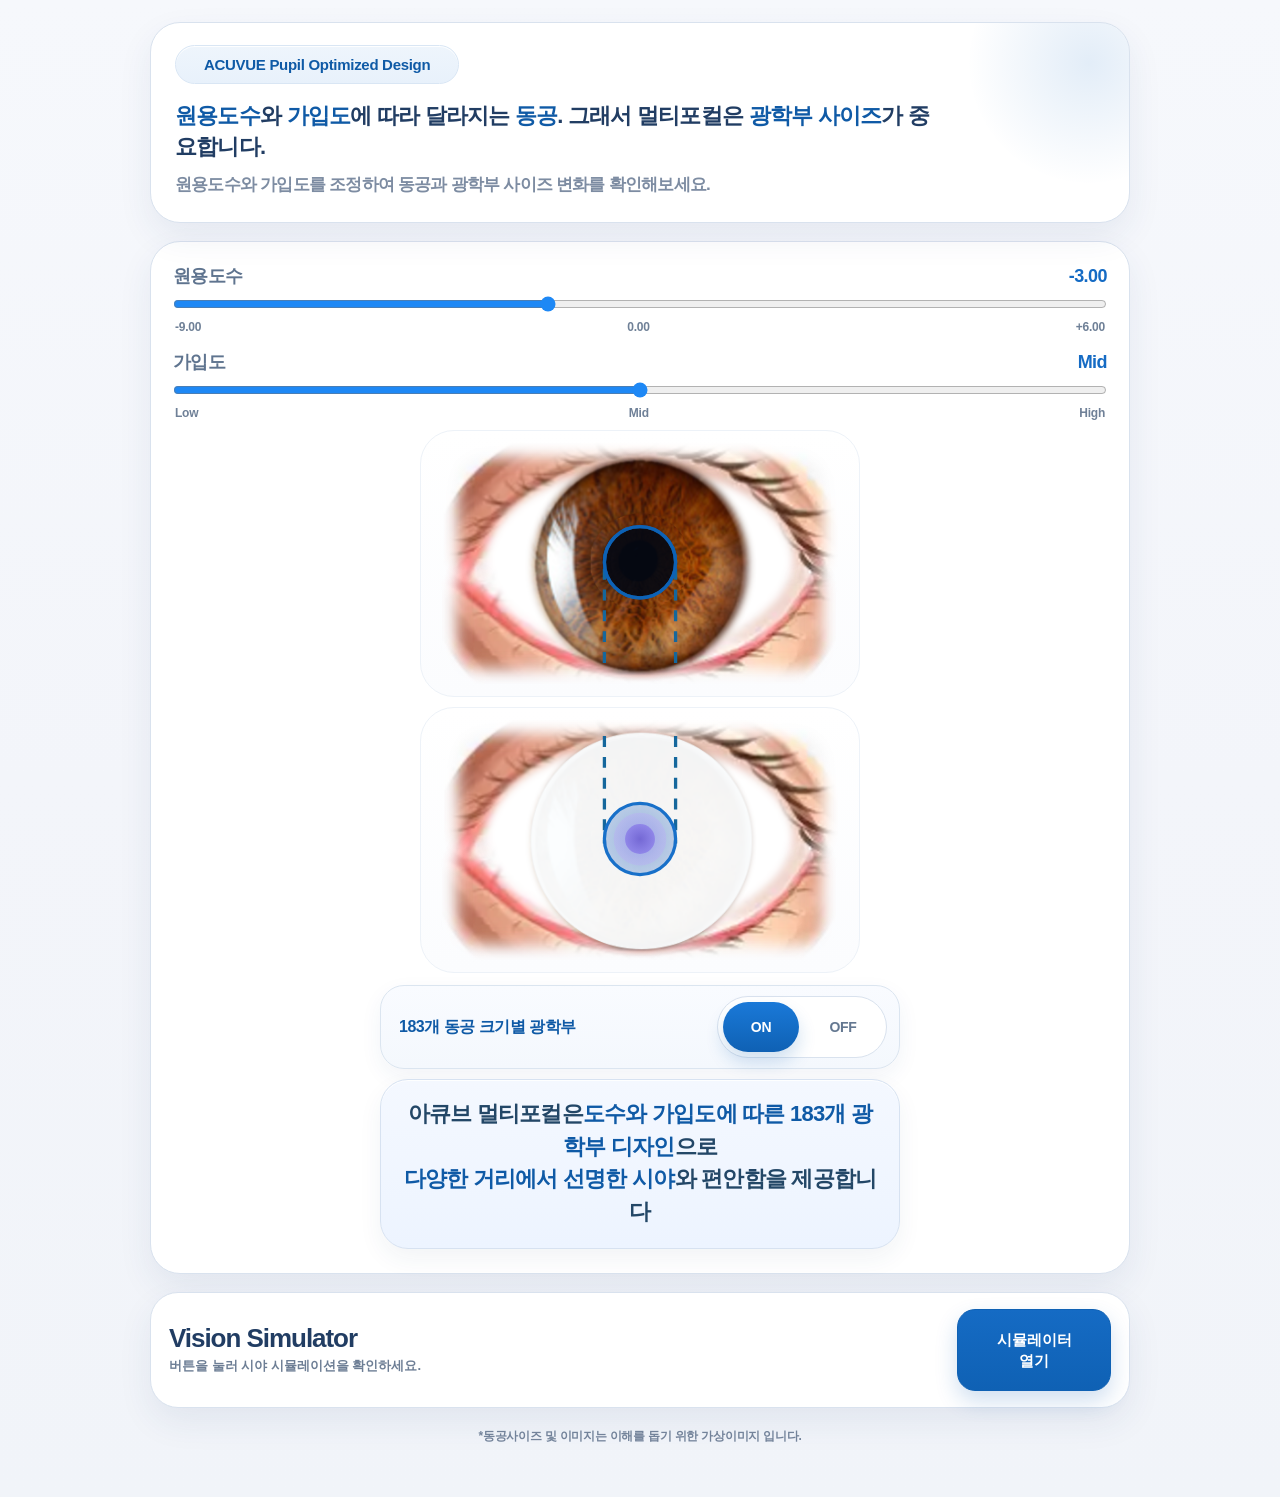
==== commit a437f7d4: "Update card1.html" ====
--- a/card1.html
+++ b/card1.html
@@ -675,7 +675,7 @@
 
         <div class="messageBox">
           <p class="messageTitle">
-            아큐브 멀티포컬은 <strong>183개 동공 크기별 디자인</strong>으로<br>
+            아큐브 멀티포컬은<strong>도수와 가입도에 따른 183개 광학부 디자인</strong>으로<br>
             <span class="emphasisLine">다양한 거리에서 선명한 시야</span>와 편안함을 제공합니다
           </p>
         </div>
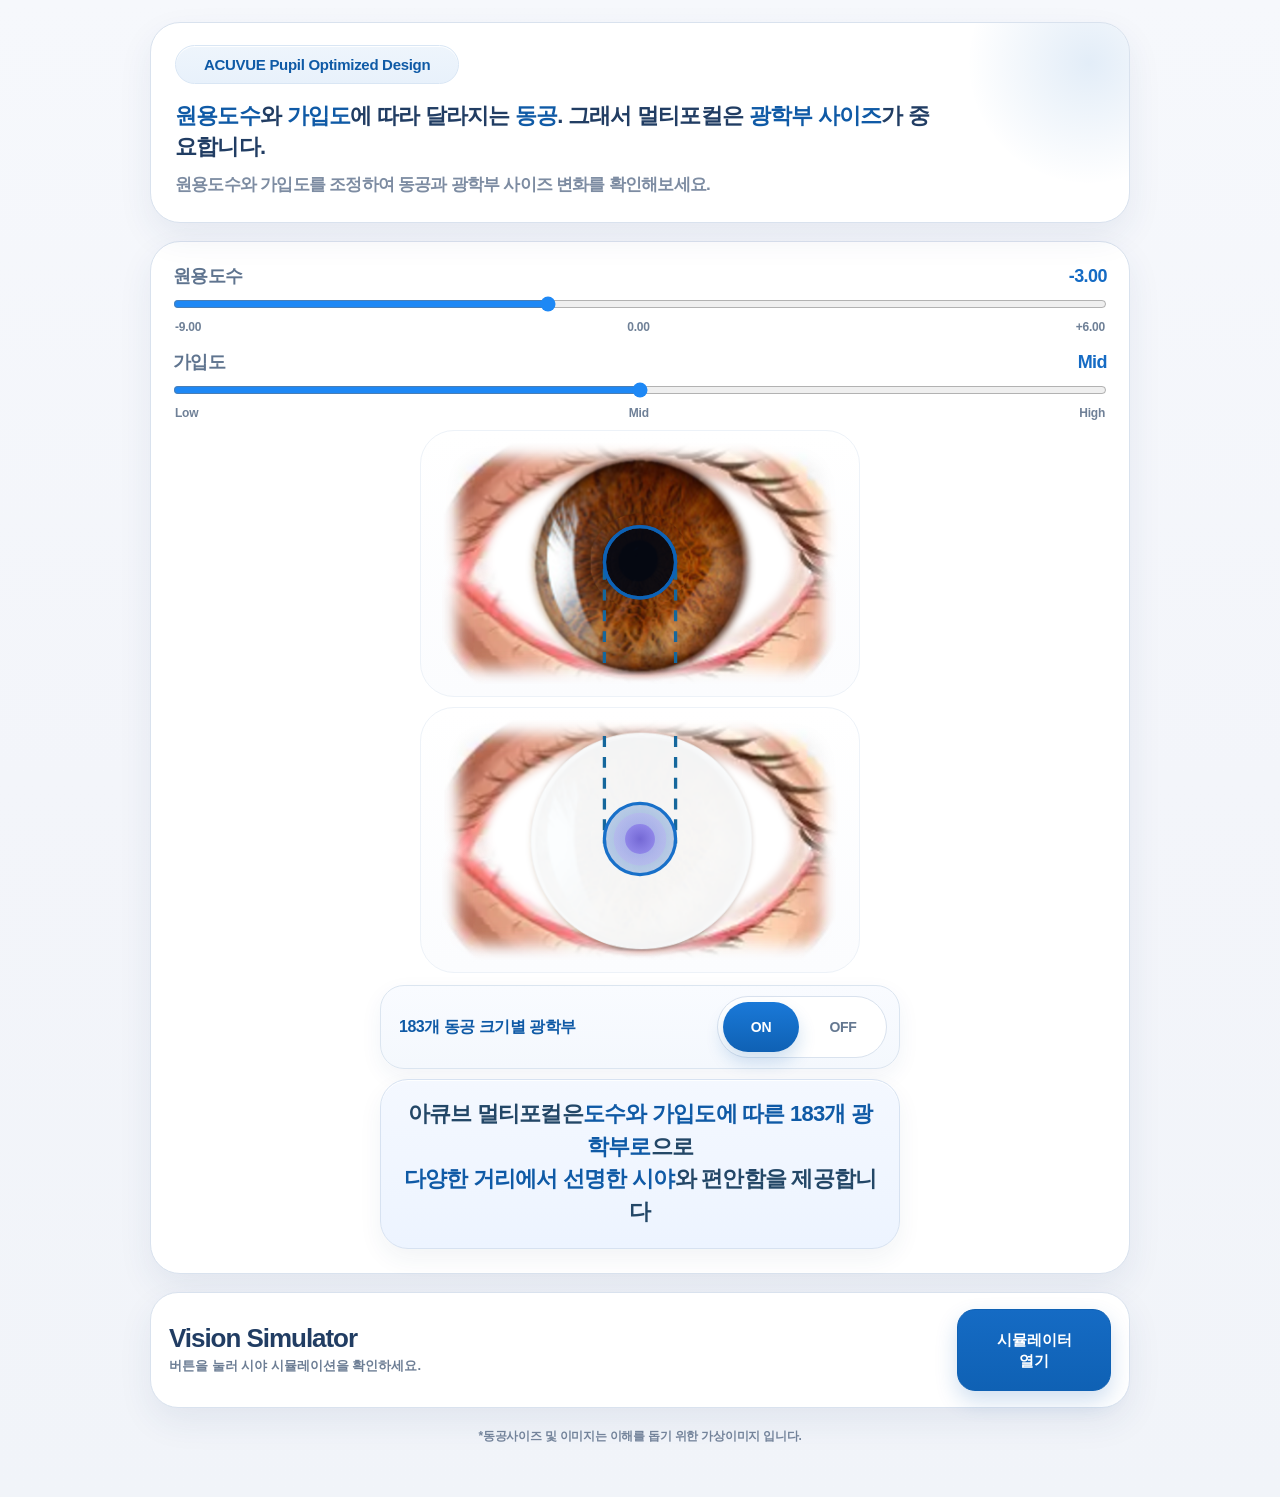
==== commit 2ebaaa54: "Update card1.html" ====
--- a/card1.html
+++ b/card1.html
@@ -675,7 +675,7 @@
 
         <div class="messageBox">
           <p class="messageTitle">
-            아큐브 멀티포컬은<strong>도수와 가입도에 따른 183개 광학부 디자인</strong>으로<br>
+            아큐브 멀티포컬은<strong>도수와 가입도에 따른 183개 광학부로</strong>으로<br>
             <span class="emphasisLine">다양한 거리에서 선명한 시야</span>와 편안함을 제공합니다
           </p>
         </div>
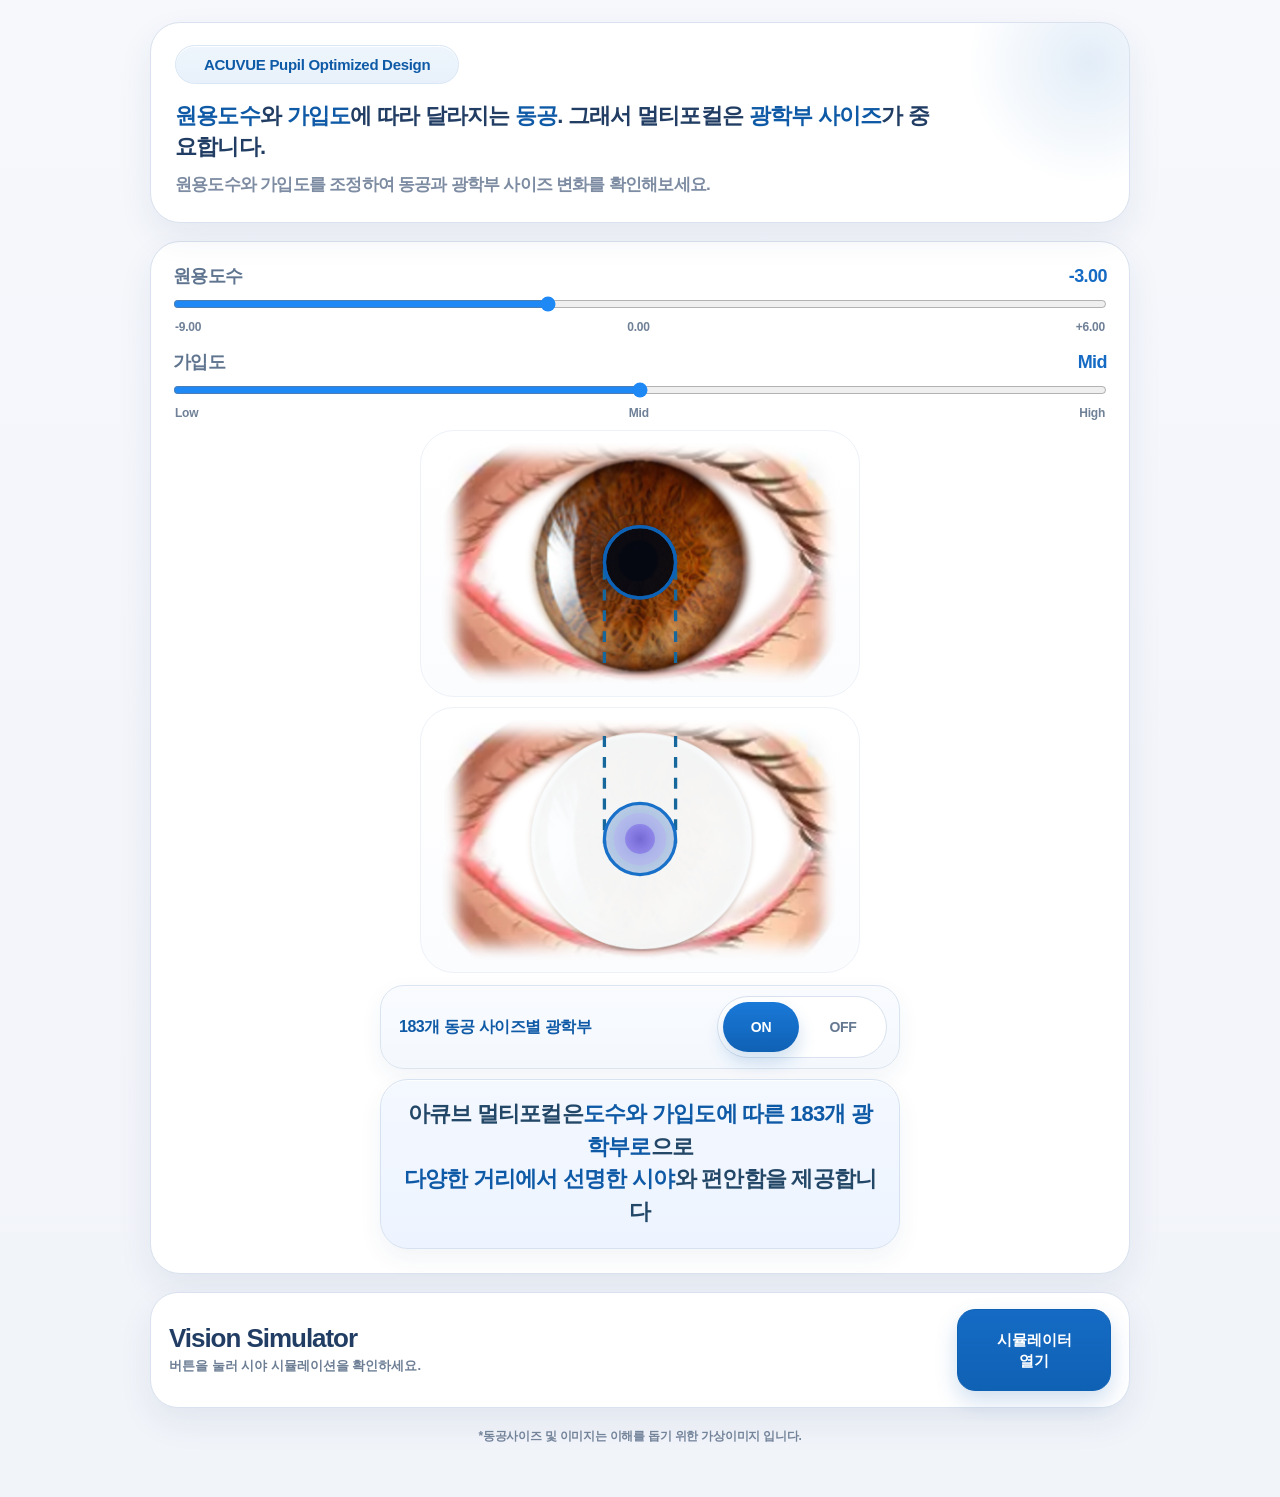
==== commit 27e6bdc3: "Update card1.html" ====
--- a/card1.html
+++ b/card1.html
@@ -666,7 +666,7 @@
         </div>
 
         <div class="compactControl">
-          <div class="compactLabel">183개 동공 크기별 광학부</div>
+          <div class="compactLabel">183개 동공 사이즈별 광학부</div>
           <div class="switchWrap">
             <button class="pillBtn active" id="onBtn" type="button">ON</button>
             <button class="pillBtn" id="offBtn" type="button">OFF</button>
